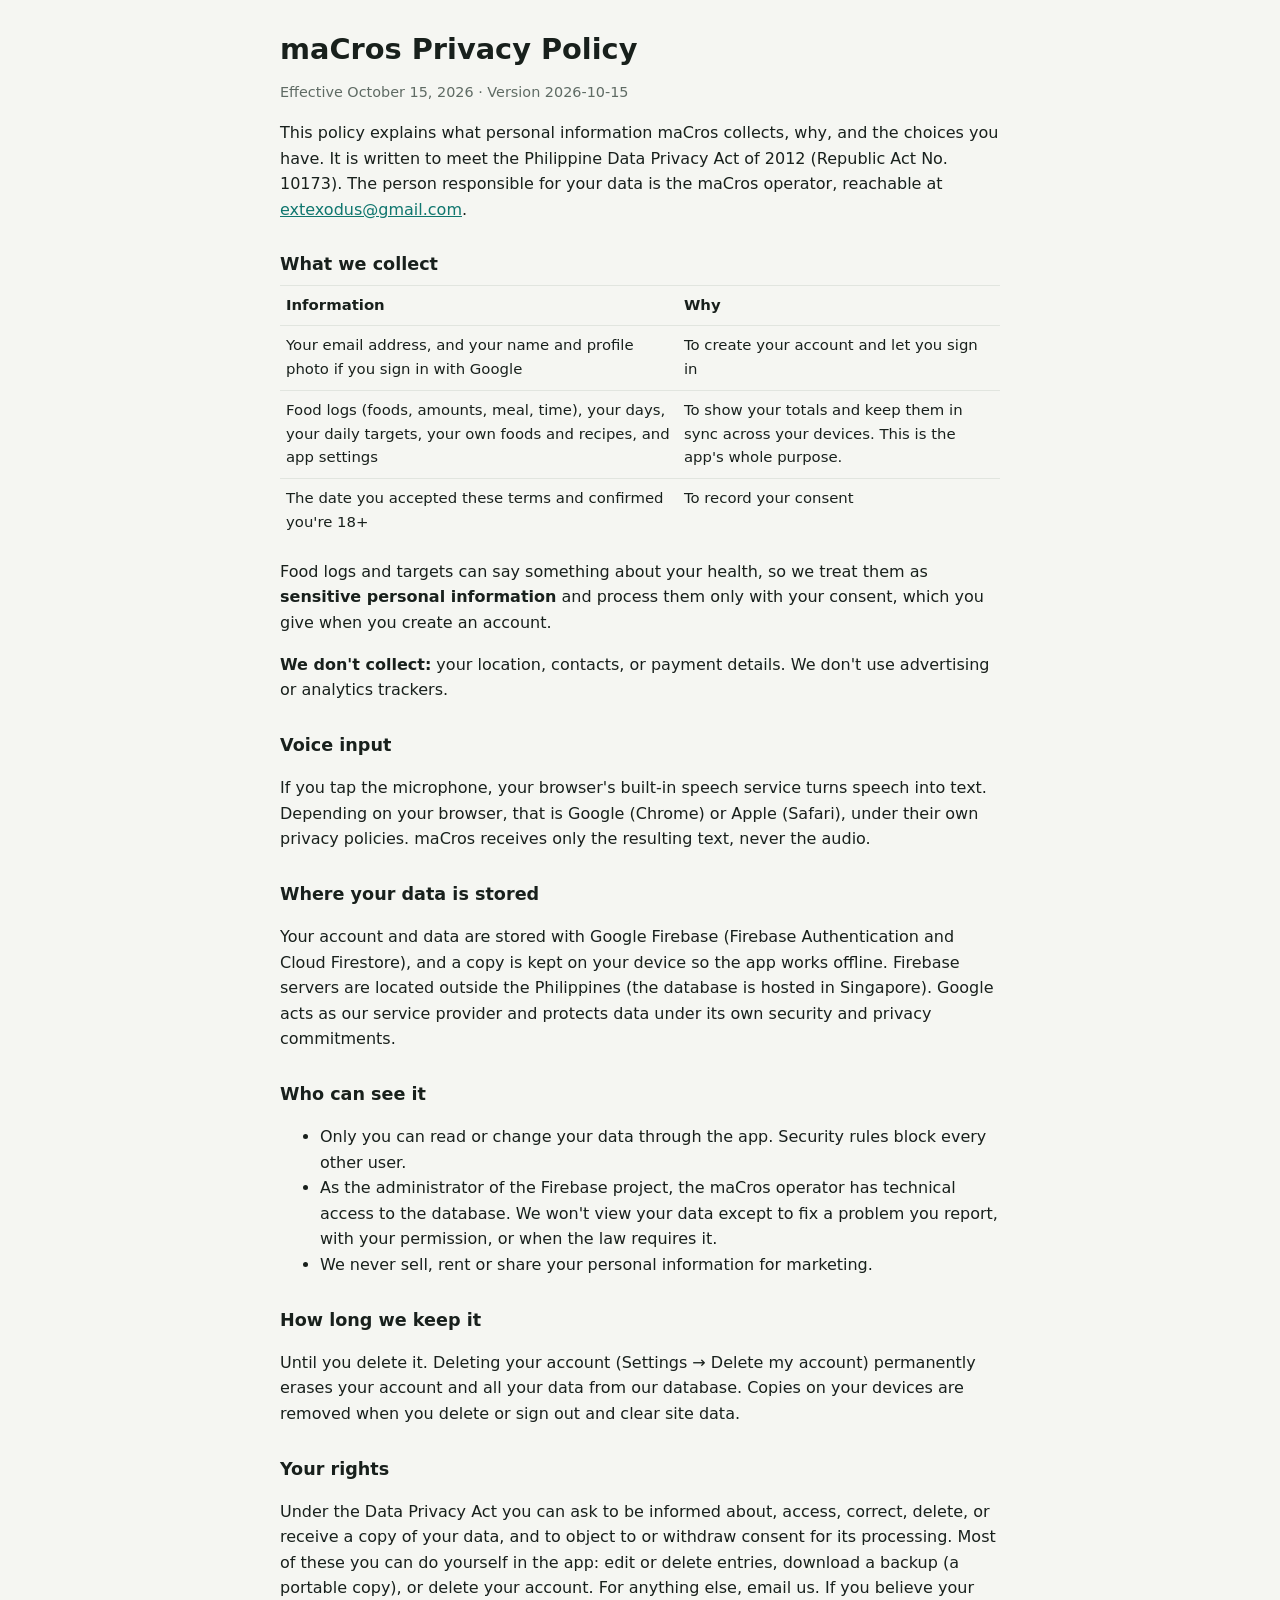
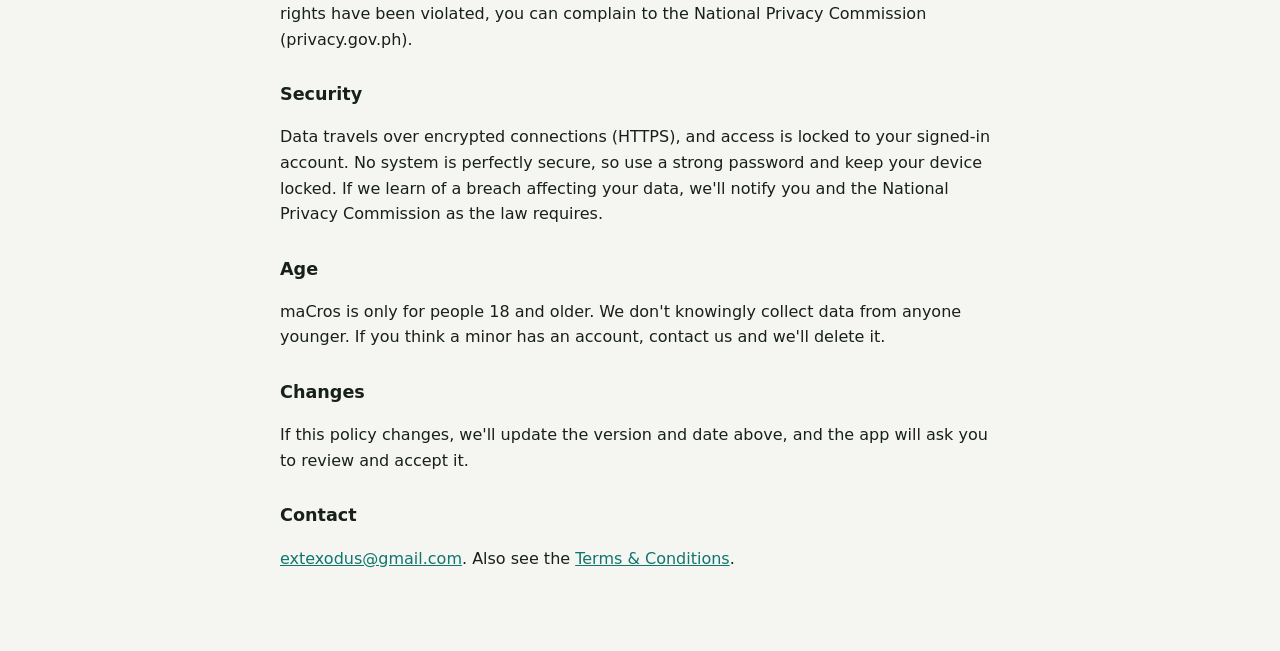
==== privacy.html @ 38a160c2 "Accounts (Firebase), Terms & Privacy, project notes Work in progress: needs firebase-config.js fille" ====
<!doctype html>
<html lang="en">
<head>
  <meta charset="utf-8">
  <meta name="viewport" content="width=device-width, initial-scale=1">
  <title>maCros Privacy</title>
  <link rel="icon" href="icon.svg" type="image/svg+xml">
  <style>
    :root { --bg: #F5F6F2; --surface: #fff; --text: #18201C; --muted: #5F6B64; --line: #E1E5DF; --accent: #0F766E; color-scheme: light; }
    @media (prefers-color-scheme: dark) { :root { --bg: #0E1211; --surface: #161C1A; --text: #ECF1EE; --muted: #9AA7A0; --line: #29312E; --accent: #2CC2AE; color-scheme: dark; } }
    body { margin: 0; background: var(--bg); color: var(--text); font: 16px/1.6 ui-rounded, system-ui, -apple-system, "Segoe UI", Roboto, sans-serif; }
    main { max-width: 720px; margin: 0 auto; padding: 32px 16px 64px; }
    h1 { font-size: 1.8rem; line-height: 1.2; margin: 0 0 4px; }
    h2 { font-size: 1.1rem; margin: 28px 0 6px; }
    .muted { color: var(--muted); font-size: .9rem; }
    a { color: var(--accent); }
    table { border-collapse: collapse; width: 100%; font-size: .93rem; }
    th, td { text-align: left; padding: 8px 6px; border-top: 1px solid var(--line); vertical-align: top; }
  </style>
</head>
<body>
<main>
  <h1>maCros Privacy Policy</h1>
  <p class="muted">Effective October 15, 2026 · Version 2026-10-15</p>

  <p>This policy explains what personal information maCros collects, why, and the choices you have. It is written to meet the Philippine Data Privacy Act of 2012 (Republic Act No. 10173). The person responsible for your data is the maCros operator, reachable at <a href="mailto:extexodus@gmail.com">extexodus@gmail.com</a>.</p>

  <h2>What we collect</h2>
  <table>
    <tr><th>Information</th><th>Why</th></tr>
    <tr><td>Your email address, and your name and profile photo if you sign in with Google</td><td>To create your account and let you sign in</td></tr>
    <tr><td>Food logs (foods, amounts, meal, time), your days, your daily targets, your own foods and recipes, and app settings</td><td>To show your totals and keep them in sync across your devices. This is the app's whole purpose.</td></tr>
    <tr><td>The date you accepted these terms and confirmed you're 18+</td><td>To record your consent</td></tr>
  </table>
  <p>Food logs and targets can say something about your health, so we treat them as <b>sensitive personal information</b> and process them only with your consent, which you give when you create an account.</p>
  <p><b>We don't collect:</b> your location, contacts, or payment details. We don't use advertising or analytics trackers.</p>

  <h2>Voice input</h2>
  <p>If you tap the microphone, your browser's built-in speech service turns speech into text. Depending on your browser, that is Google (Chrome) or Apple (Safari), under their own privacy policies. maCros receives only the resulting text, never the audio.</p>

  <h2>Where your data is stored</h2>
  <p>Your account and data are stored with Google Firebase (Firebase Authentication and Cloud Firestore), and a copy is kept on your device so the app works offline. Firebase servers are located outside the Philippines (the database is hosted in Singapore). Google acts as our service provider and protects data under its own security and privacy commitments.</p>

  <h2>Who can see it</h2>
  <ul>
    <li>Only you can read or change your data through the app. Security rules block every other user.</li>
    <li>As the administrator of the Firebase project, the maCros operator has technical access to the database. We won't view your data except to fix a problem you report, with your permission, or when the law requires it.</li>
    <li>We never sell, rent or share your personal information for marketing.</li>
  </ul>

  <h2>How long we keep it</h2>
  <p>Until you delete it. Deleting your account (Settings → Delete my account) permanently erases your account and all your data from our database. Copies on your devices are removed when you delete or sign out and clear site data.</p>

  <h2>Your rights</h2>
  <p>Under the Data Privacy Act you can ask to be informed about, access, correct, delete, or receive a copy of your data, and to object to or withdraw consent for its processing. Most of these you can do yourself in the app: edit or delete entries, download a backup (a portable copy), or delete your account. For anything else, email us. If you believe your rights have been violated, you can complain to the National Privacy Commission (privacy.gov.ph).</p>

  <h2>Security</h2>
  <p>Data travels over encrypted connections (HTTPS), and access is locked to your signed-in account. No system is perfectly secure, so use a strong password and keep your device locked. If we learn of a breach affecting your data, we'll notify you and the National Privacy Commission as the law requires.</p>

  <h2>Age</h2>
  <p>maCros is only for people 18 and older. We don't knowingly collect data from anyone younger. If you think a minor has an account, contact us and we'll delete it.</p>

  <h2>Changes</h2>
  <p>If this policy changes, we'll update the version and date above, and the app will ask you to review and accept it.</p>

  <h2>Contact</h2>
  <p><a href="mailto:extexodus@gmail.com">extexodus@gmail.com</a>. Also see the <a href="terms.html">Terms &amp; Conditions</a>.</p>
</main>
</body>
</html>
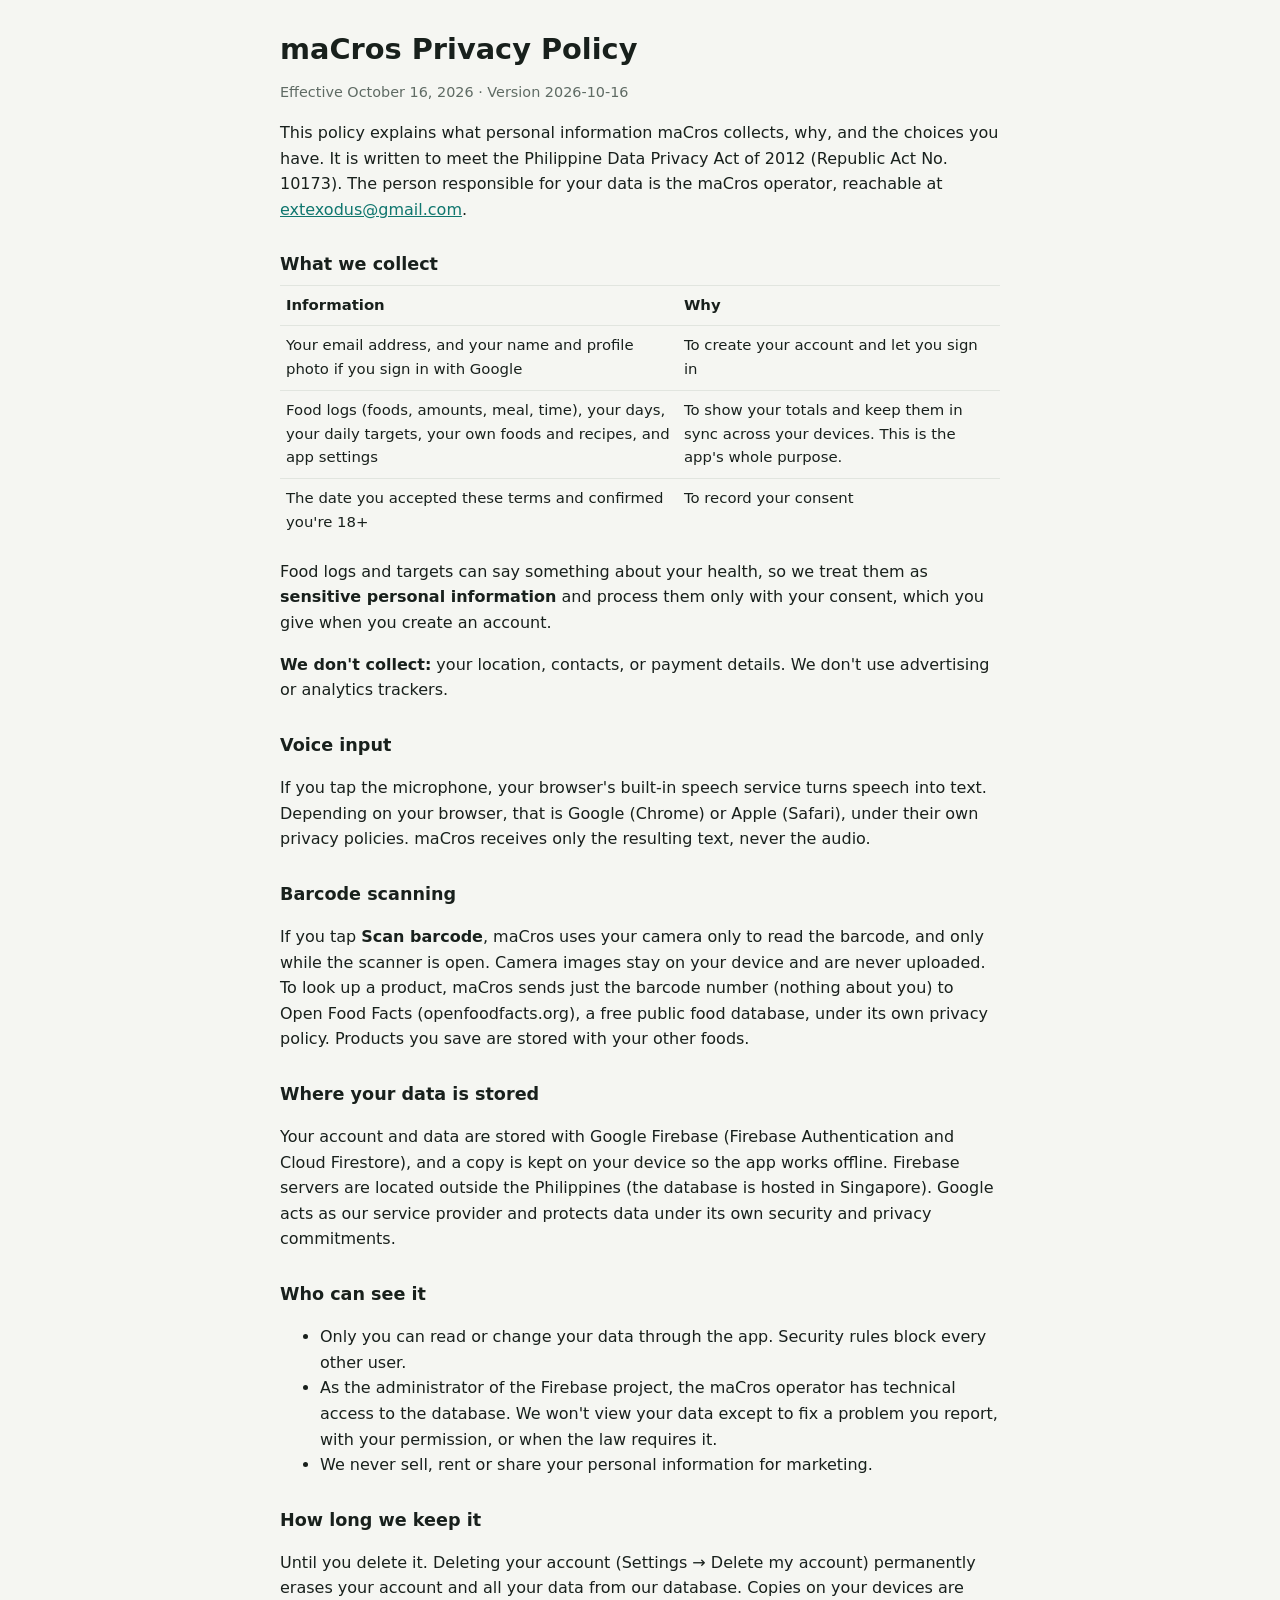
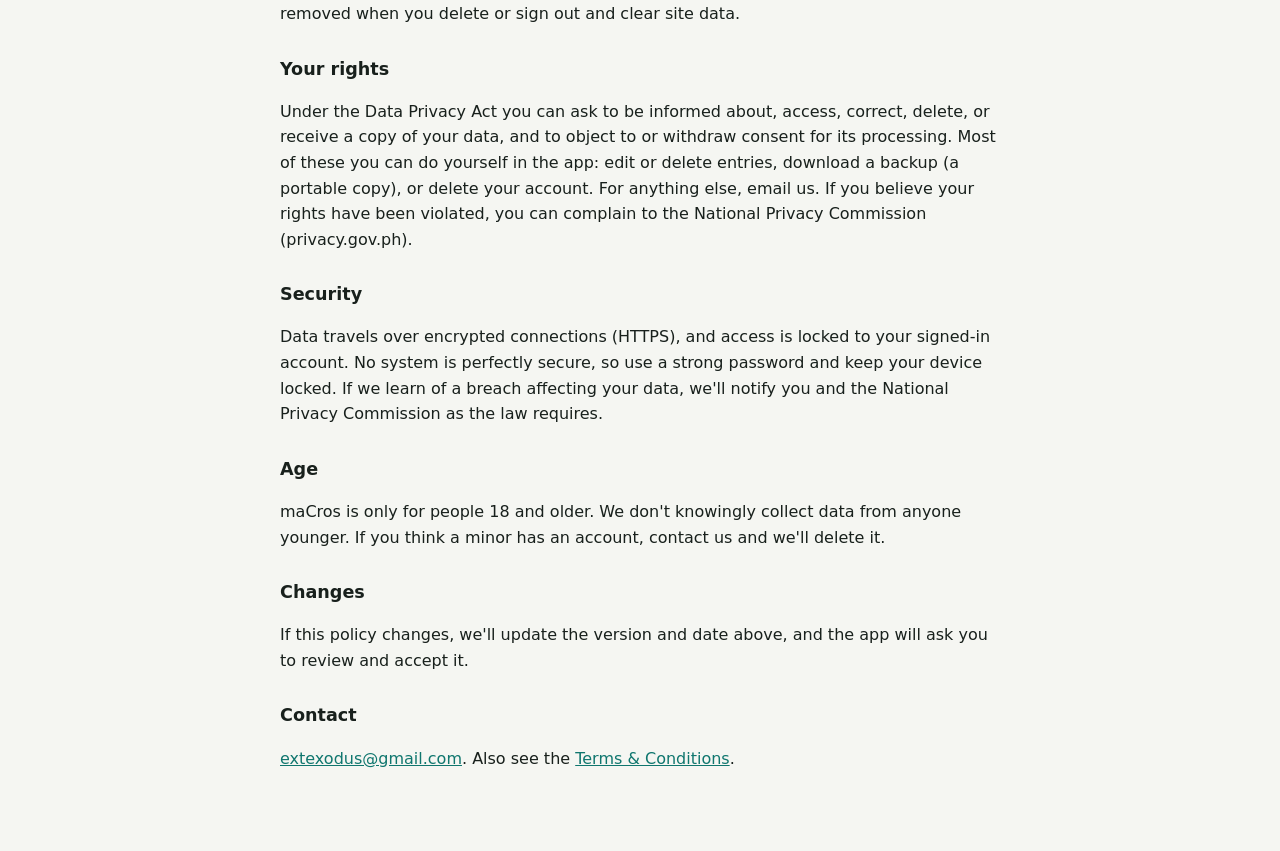
==== commit adf74930: "Quick add and barcode scanner Quick add logs your own calories and macros. Scan barcode reads EAN/UP" ====
--- a/privacy.html
+++ b/privacy.html
@@ -21,7 +21,7 @@
 <body>
 <main>
   <h1>maCros Privacy Policy</h1>
-  <p class="muted">Effective October 15, 2026 · Version 2026-10-15</p>
+  <p class="muted">Effective October 16, 2026 · Version 2026-10-16</p>
 
   <p>This policy explains what personal information maCros collects, why, and the choices you have. It is written to meet the Philippine Data Privacy Act of 2012 (Republic Act No. 10173). The person responsible for your data is the maCros operator, reachable at <a href="mailto:extexodus@gmail.com">extexodus@gmail.com</a>.</p>
 
@@ -37,6 +37,9 @@
 
   <h2>Voice input</h2>
   <p>If you tap the microphone, your browser's built-in speech service turns speech into text. Depending on your browser, that is Google (Chrome) or Apple (Safari), under their own privacy policies. maCros receives only the resulting text, never the audio.</p>
+
+  <h2>Barcode scanning</h2>
+  <p>If you tap <b>Scan barcode</b>, maCros uses your camera only to read the barcode, and only while the scanner is open. Camera images stay on your device and are never uploaded. To look up a product, maCros sends just the barcode number (nothing about you) to Open Food Facts (openfoodfacts.org), a free public food database, under its own privacy policy. Products you save are stored with your other foods.</p>
 
   <h2>Where your data is stored</h2>
   <p>Your account and data are stored with Google Firebase (Firebase Authentication and Cloud Firestore), and a copy is kept on your device so the app works offline. Firebase servers are located outside the Philippines (the database is hosted in Singapore). Google acts as our service provider and protects data under its own security and privacy commitments.</p>
